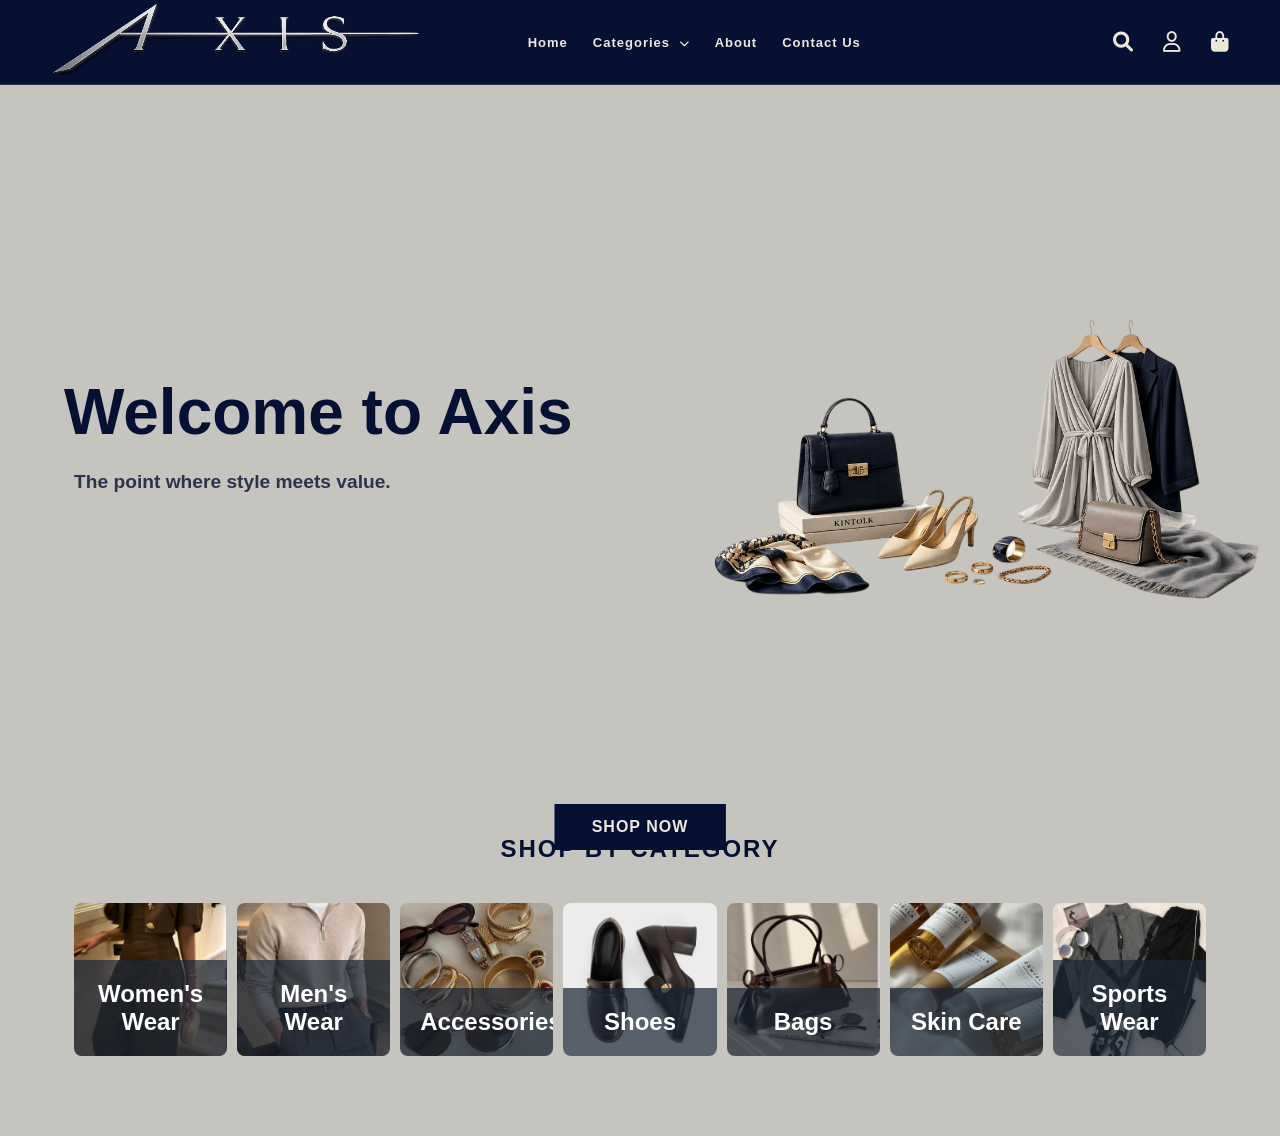
==== index.html @ 6a46a96d "nana" ====
<!DOCTYPE html>
<html>

<head>
    <meta charset="UTF-8">
    <meta name="viewport" content="width=device-width, initial-scale=1.0">
    <meta name="description" content="The point where style meets value.">
    <title>Axis</title>
    <link rel="stylesheet" href="https://cdnjs.cloudflare.com/ajax/libs/font-awesome/6.0.0/css/all.min.css">
    <link rel="stylesheet" href="style.css">
</head>

<body>
    <header>
        <nav>
            <div class="logo">
                <a href="index.html">
                    <img src="ChatGPT Image Apr 26, 2026, 09_50_21 PM.png" alt="Axis" width="50" height="50"
                        class="logo-photo">
                </a>
            </div>
            <ul>
                <li><a href="index.html">Home</a></li>
                <li class="dropdown">
                    <a href="javascript:void(0)" class="dropbtn">Categories <i class="fa-solid fa-chevron-down"></i></a>
                    <ul class="dropdown-content">
                        <li><a href="girls.html">Women's Wear</a></li>
                        <li><a href="men.html">Men's Wear</a></li>
                        <li><a href="sports.html">Sports Wear</a></li>
                        <li><a href="accessories.html">Accessories</a></li>
                        <li><a href="shoes.html">Shoes</a></li>
                        <li><a href="bags.html">Bags</a></li>
                        <li><a href="skin_care.html">Skin Care</a></li>
                    </ul>
                </li>
                <li><a href="about.html">About</a></li>
                <li><a href="contact.html">Contact Us</a></li>
            </ul>
            <div class="icons">
                <div class="search">
                    <a href="#">
                        <input type="text" placeholder="Search..." class="search-input">
                        <i class="fa-solid fa-magnifying-glass"></i>
                    </a>
                </div>
                <a href="sign_in.html">
                    <i class="fa-regular fa-user"></i>
                </a>
                <a href="cart.html">
                    <i class="fa-solid fa-bag-shopping"></i>
                </a>
            </div>
        </nav>
    </header>

    <section class="hero">
        <div class="hero-text">
            <h1> Welcome to Axis </h1>
            <h3>The point where style meets value.</h3>
        </div>
        <div class="right-side">
        <img src="home_photos/6016145452870339753-Photoroom.png" alt="products" class="home-image" height="400">
        <div class="hero-actions">
            <a href="girls.html" class="cta-btn">Shop Now</a>
        </div>
    </section>

    <section class="categories">
    <h2 class="section-title">Shop by Category</h2>
    <div class="category-grid">
        <a href="girls.html" class="category-card">
            <img src="home_photos/women.jpg" alt="Women's Wear">
            <div class="category-info">
                <span>Women's Wear</span>
            </div>
        </a>

        <a href="men.html" class="category-card">
            <img src="home_photos/men2.jpg" alt="Men's Wear">
            <div class="category-info">
                <span>Men's Wear</span>
            </div>
        </a>

        <a href="accessories.html" class="category-card">
            <img src="home_photos/accessories.jpg" alt="Accessories">
            <div class="category-info">
                <span>Accessories</span>
            </div>
        </a>
        <a href="shoes.html" class="category-card">
            <img src="home_photos/shoes.jpg" alt="Shoes">
            <div class="category-info">
                <span>Shoes</span>
            </div>
        </a>
        <a href="bags.html" class="category-card">
            <img src="home_photos/bags.jpg" alt="Bags">
            <div class="category-info">
                <span>Bags</span>
            </div>
        </a>
        <a href="skin_care.html" class="category-card">
            <img src="home_photos/skin_care.jpg" alt="Skin Care">
            <div class="category-info">
                <span>Skin Care</span>
            </div>
        </a>
    <a href="sports.html" class="category-card">
            <img src="home_photos/sports.jpg" alt="Sports Wear">
            <div class="category-info">
                <span>Sports Wear</span>
            </div>
        </a>
    </div>
</section>
</body>

</html>
---- style.css ----
* {
    margin: 0;
    padding: 0;
    box-sizing: border-box;
    font-family: Arial, sans-serif;

}

:root {
    --primary-navy: #061033;
    --light-beige: #ECE8DA;
    --secondary-gray: #666;
    --accent-blue: #2C344F;
    --nav-bg: var(--primary-navy);
    --nav-text: var(--light-beige);
    --nav-hover: var(--secondary-gray);
    --bg-main: #C6C4BE;
    --text-navy: #061033;
    --nav-border: #2C344F;
}

body {
    background-color: var(--bg-main) !important;
    color: var(--text-navy);
    min-height: 100vh;
    margin: 0;
}
.hero, .categories {
    background-color: transparent; 
}

.logo-photo {
    height: 80px;
    width: auto;
    display: block;
    margin: 0 auto;
    transition: transform 0.3s;
}

.logo-photo:hover {
    transform: scale(1.1);
}

.logo {
    display: flex;
    align-items: center;
    flex: 1;
    justify-content: flex-start;
}

nav {
    display: flex;
    justify-content: space-between;
    align-items: center;
    background-color: var(--nav-bg);
    color: var(--nav-text) !important;
    transition: 0.3s;
    border-bottom: 1px solid var(--accent-blue);
    position: sticky;
    top: 0;
    z-index: 1000;
    padding: 2px 4%;
    min-height: 60px;
}

nav ul {
    list-style: none;
    display: flex;
    flex: 2;
    gap: 25px;
    align-items: center;
    justify-content: center;
    padding: 0;
    margin: 0;
}

nav ul li a {
    text-decoration: none;
    color: var(--nav-text);
    font-size: 13px;
    transition: color 0.3s;
    font-weight: 600;
    letter-spacing: 1px;
    line-height: 1;
}

nav ul li a:hover {
    color: var(--nav-hover);
}

.dropdown {
    position: relative;
    display: inline-block;
}

.dropdown-content {
    display: none;
    position: absolute;
    top: 100%;
    left: 50%;
    transform: translateX(-50%);
    background-color: var(--bg-main);
    min-width: 180px;
    box-shadow: 0 8px 16px rgba(0, 0, 0, 0.15);
    z-index: 10000;
    padding: 10px 0;
    border-radius: 4px;
    border-top: 2px solid var(--accent-blue);
}

.dropdown-content li {
    width: 100%;
}

.dropdown:hover .dropdown-content {
    display: block;
    animation: fadeInUp 0.3s ease;
}

.dropdown-content li a {
    color: var(--primary-navy);
    padding: 10px 20px;
    text-decoration: none;
    display: block;
    font-size: 14px;
    transition: 0.3s;
    text-align: center;
}

.dropdown-content li a:hover {
    background-color: rgba(6, 16, 51, 0.05);
    color: var(--primary-navy);
}

.dropdown a i {
    display: inline-block;
    transition: transform 0.3s ease;
    margin-left: 5px;
    font-size: 10px;
}

.dropdown:hover i {
    transform: rotate(180deg);
    transition: 0.3s;
}

.icons {
    display: flex;
    align-items: center;
    justify-content: flex-end;
    flex: 1;
    position: relative;
    gap: 15px;
}

.icons a {
    text-decoration: none;
    color: var(--nav-text);
    font-size: 20px;
    margin-left: 15px;
    transition: 0.3s;
}

.icons a:hover {
    color: #666;
}

.search {
    position: relative;
    display: flex;
    align-items: center;
}

.search-input {
    position: absolute;
    right: 30px;
    top: 50%;
    transform: translateY(-50%);
    opacity: 0;
    visibility: hidden;
    width: 0;
    transition: all 0.4s ease;
    padding: 5px 10px;
    border: 1px solid #000;
    border-radius: 20px;
}

.search:hover .search-input {
    opacity: 1;
    visibility: visible;
    width: 180px;
}

.icons input:focus {
    display: block;
    outline: none;
    border-color: #000;
}

.hero {
    display: flex;
    align-items: center;  /* يوسطنهم عمودياً */
    justify-content: space-between; /* يرمي الكلام شمال والصورة يمين */
    padding: 0 5%;     /* مسافة من جوانب الشاشة */
    min-height: 80vh; 
    overflow: hidden;
    padding-top: 20px;
}

.home-image {
    width: 120%; 
    height: auto; 
    margin: 0 auto;
    object-fit: contain;
    display: block;
    max-width: 900px;
    flex: 2;
}

.hero-text {
    color: var(--text-navy);
    display: flex;
    flex-direction: column; 
    flex : 1; 
    text-align: left;
}

.hero-text h1 {
    font-weight: 700;
    line-height: 1.1;
    font-size: 4rem;
    white-space: nowrap;
    margin-bottom: 10px;
}

.hero-text h3 {
    font-size: 1.2rem;
    line-height: 1.6;
    margin: 10px;
    margin-bottom: 35px;
    opacity: 0.8;
}
.right-side {
    flex: 1;
    display: flex;
    flex-direction: column; /* يخلي الزرار تحت الصورة */
    align-items: center; /* يوسطن الزرار تحت الصورة بالظبط */
    gap: 20px; /* مسافة بين الصورة والزرار */
}
.cta-btn{
    background-color: var(--primary-navy);
    color: var(--light-beige);
    text-decoration: none;
    font-size: 1rem;
    font-weight: 600;
    text-transform: uppercase;
    letter-spacing: 1px;
    transition: all 0.3s ease;
    border: 2px solid var(--primary-navy);
    align-items: center;
    padding: 12px 35px;
    display: inline-block;
    cursor: pointer;
    z-index: 11;

}


.hero-actions {
    display: flex;
    justify-content: center;
    align-items: center;     
    height: auto;
    width: auto;
    padding: 0;
    justify-content: flex-start; /* يخلي الزرار يبدأ من الشمال */
    margin-top: 25px;
    position: relative; /* ضيفي ده */
    z-index: 10;
    position: absolute;
    bottom: 50px;
    left: 50%;
    transform: translateX(-50%);
}

.cta-btn:hover {
    background-color: transparent !important;
    color: var(--primary-navy) !important;
    transform: translateY(-5px);
    transition: all 0.3s ease;
}
.categories {
    padding: 80px 5%;
    text-align: center;
    padding-top: 30px;
}

.section-title {
    font-size: 1.5rem;
    color: var(--primary-navy);
    margin-bottom: 40px;
    text-transform: uppercase;
    letter-spacing: 2px;
}

.category-grid {
    grid-template-columns: repeat(auto-fit, minmax(300px, 1fr)); 
    display: flex;
    flex-wrap: nowrap;
    justify-content: center;
    gap: 10px;
    padding: 0 10px;
    overflow-x: hidden;
}

.category-card {
    position: relative;
    overflow: hidden;
    display: block;
    border-radius: 8px; 
    flex: 1 1 14%; 
    min-width: 130px; 
    height: auto;
    aspect-ratio: 1 / 1; 
    overflow: hidden;
    position: relative;
    border-radius: 8px;
}

.category-card img {
    width: 100%;
    height: 100%;
    object-fit: cover; 
    transition: transform 0.5s ease;
}

.category-info {
    position: absolute;
    bottom: 0;
    left: 0;
    width: 100%;
    padding: 20px;
    background: rgba(26, 37, 54, 0.7); 
    color: white;
}

.category-info span {
    font-size: 1.5rem;
    font-weight: 600;
}
.category-card:hover img {
    transform: scale(1.1);
}
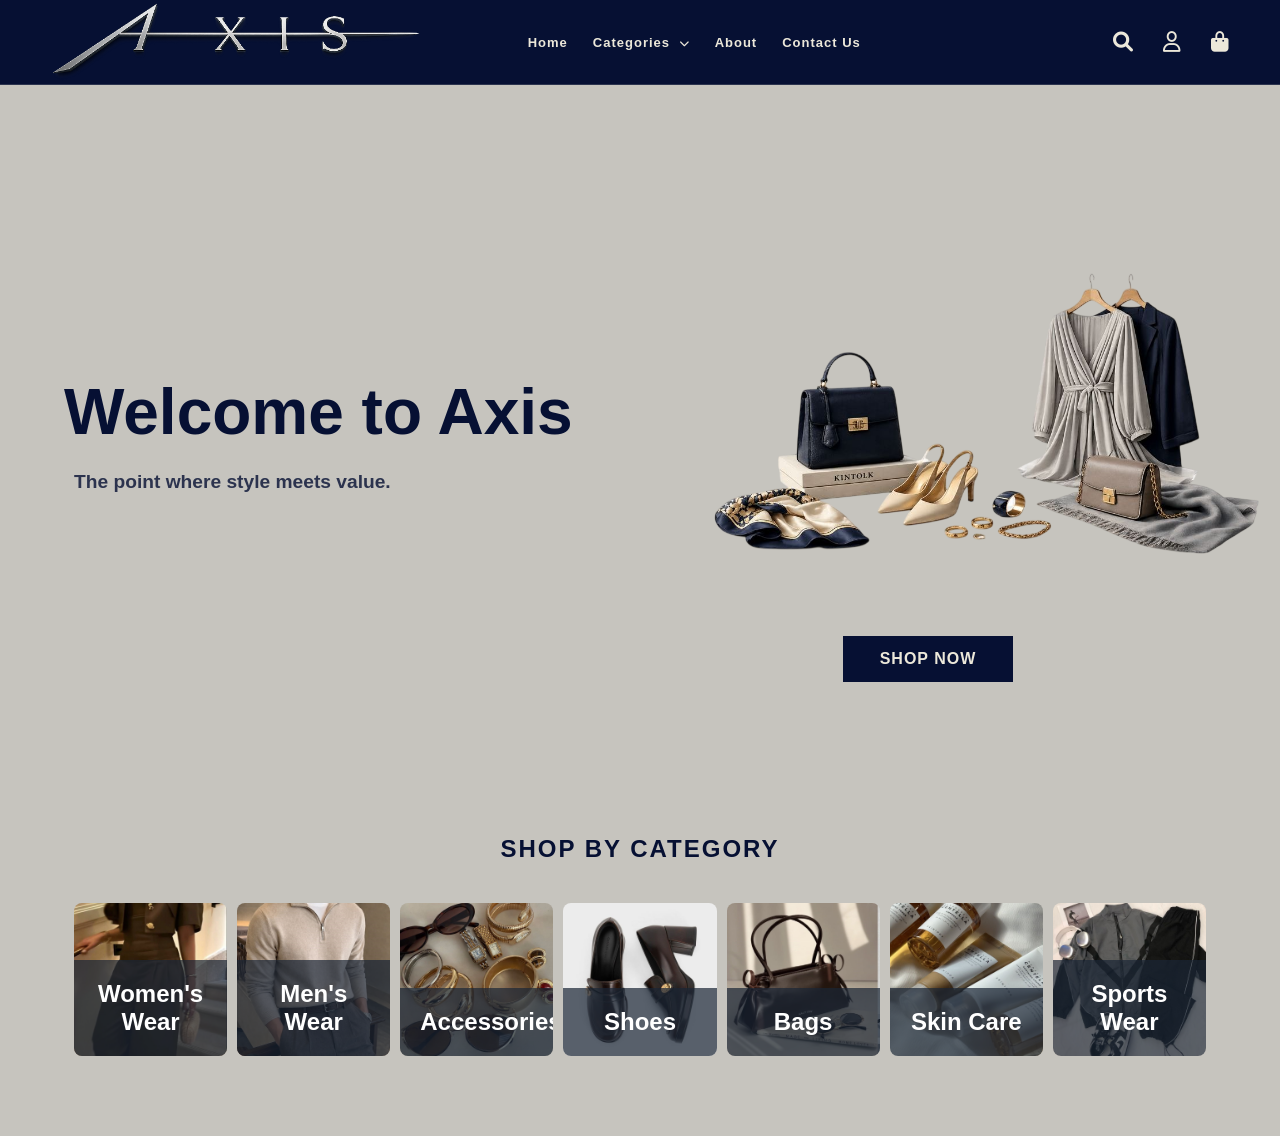
==== commit 73f2e086: "marge" ====
--- a/index.html
+++ b/index.html
@@ -58,11 +58,14 @@
             <h1> Welcome to Axis </h1>
             <h3>The point where style meets value.</h3>
         </div>
-        <div class="right-side">
-        <img src="home_photos/6016145452870339753-Photoroom.png" alt="products" class="home-image" height="400">
-        <div class="hero-actions">
-            <a href="girls.html" class="cta-btn">Shop Now</a>
-        </div>
+        
+        <div class="right-side" style="display: flex; flex-direction: column; align-items: center;">
+    <img src="home_photos/6016145452870339753-Photoroom.png" alt="products" class="home-image" height="400">
+    
+    <div class="hero-actions">
+        <a href="girls.html" class="cta-btn">Shop Now</a>
+    </div>
+</div>
     </section>
 
     <section class="categories">
--- a/style.css
+++ b/style.css
@@ -243,7 +243,7 @@
 .right-side {
     flex: 1;
     display: flex;
-    flex-direction: column; /* يخلي الزرار تحت الصورة */
+    flex-direction: column !important; /* يخلي الزرار تحت الصورة */
     align-items: center; /* يوسطن الزرار تحت الصورة بالظبط */
     gap: 20px; /* مسافة بين الصورة والزرار */
 }
@@ -264,23 +264,14 @@
     z-index: 11;
 
 }
-
-
 .hero-actions {
     display: flex;
-    justify-content: center;
-    align-items: center;     
     height: auto;
     width: auto;
     padding: 0;
-    justify-content: flex-start; /* يخلي الزرار يبدأ من الشمال */
     margin-top: 25px;
-    position: relative; /* ضيفي ده */
+    ;
     z-index: 10;
-    position: absolute;
-    bottom: 50px;
-    left: 50%;
-    transform: translateX(-50%);
 }
 
 .cta-btn:hover {
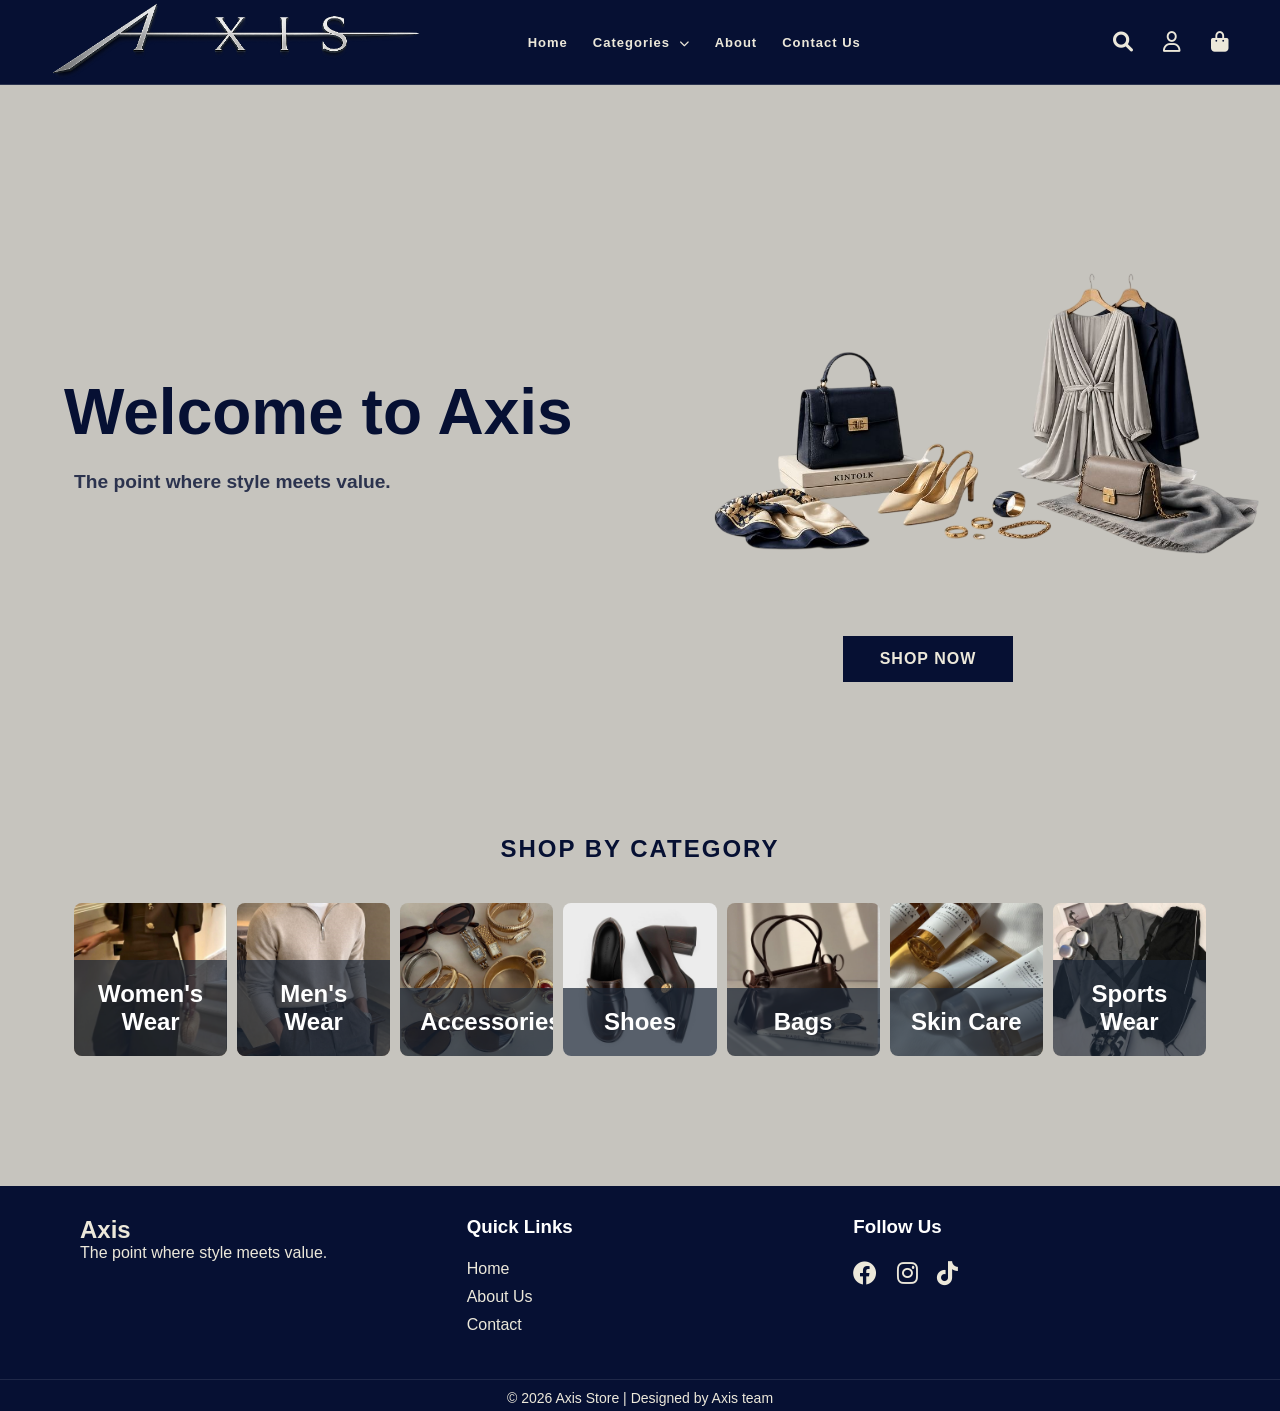
==== commit 4bac967b: "final" ====
--- a/index.html
+++ b/index.html
@@ -118,5 +118,35 @@
     </div>
 </section>
 </body>
+   <footer class="main-footer">
+    <div class="footer-container">
+        <div class="footer-section about">
+            <h2 class="logo-text">Axis</h2>
+            <p>The point where style meets value.</p>
+        </div>
 
+        <div class="footer-section links">
+            <h3>Quick Links</h3>
+            <ul>
+                <li><a href="index.html">Home</a></li>
+                <li><a href="about.html">About Us</a></li>
+                <li><a href="contact.html">Contact</a></li>
+            </ul>
+        </div>
+
+        <div class="footer-section social">
+            <h3>Follow Us</h3>
+            <div class="social-icons">
+                <a href="#"><i class="fab fa-facebook"></i></a>
+                <a href="#"><i class="fab fa-instagram"></i></a>
+                <a href="#"><i class="fab fa-tiktok"></i></a>
+            </div>
+        </div>
+    </div>
+    
+    <div class="footer-bottom">
+        <p>&copy; 2026 Axis Store | Designed by Axis team</p>
+    </div>
+</footer>
+</footer>
 </html>
--- a/style.css
+++ b/style.css
@@ -199,9 +199,9 @@
 
 .hero {
     display: flex;
-    align-items: center;  /* يوسطنهم عمودياً */
-    justify-content: space-between; /* يرمي الكلام شمال والصورة يمين */
-    padding: 0 5%;     /* مسافة من جوانب الشاشة */
+    align-items: center;  
+    justify-content: space-between; 
+    padding: 0 5%;    
     min-height: 80vh; 
     overflow: hidden;
     padding-top: 20px;
@@ -243,9 +243,9 @@
 .right-side {
     flex: 1;
     display: flex;
-    flex-direction: column !important; /* يخلي الزرار تحت الصورة */
-    align-items: center; /* يوسطن الزرار تحت الصورة بالظبط */
-    gap: 20px; /* مسافة بين الصورة والزرار */
+    flex-direction: column !important;
+    align-items: center; 
+    gap: 20px; 
 }
 .cta-btn{
     background-color: var(--primary-navy);
@@ -342,3 +342,105 @@
 .category-card:hover img {
     transform: scale(1.1);
 }
+
+
+
+
+
+@keyframes slideIn {
+  0% {
+    transform: translateX(-100px); 
+    opacity: 0; 
+  }
+  100% {
+    transform: translateX(0); 
+    opacity: 1; 
+  }
+}
+
+
+.hero-text {
+  animation: slideIn 1s ease-out;
+}
+
+
+@keyframes float {
+  0%, 100% { transform: translateY(0); }
+  50% { transform: translateY(-30px); } 
+}
+
+.right-side {
+  animation: float 3s ease-in-out infinite; 
+}
+
+.main-footer {
+    background-color: var(--primary-navy); 
+    color: var(--light-beige);
+    padding: 10px 0 5px;
+    margin-top: 50px;
+}
+
+.footer-container {
+    display: flex;
+    justify-content: space-around;
+    flex-wrap: wrap;
+    max-width: 1200px;
+    margin: 0 auto;
+    padding: 0 20px;
+}
+
+.footer-section {
+    flex: 1;
+    margin: 20px;
+    min-width: 200px;
+}
+
+.footer-section h3 {
+    margin-bottom: 20px;
+    color: #fff;
+    border-bottom: 2px solid var(--primary-navy);
+    display: inline-block;
+}
+
+.footer-section ul {
+    list-style: none;
+    padding: 0;
+}
+
+.footer-section ul li {
+    margin-bottom: 10px;
+}
+
+.footer-section a {
+    color: var(--light-beige);
+    text-decoration: none;
+    transition: 0.3s;
+}
+
+.footer-section a:hover {
+    color: #fff;
+    padding-left: 5px;
+}
+
+.social-icons a {
+    font-size: 24px;
+    margin-right: 15px;
+}
+
+.footer-bottom {
+    text-align: center;
+    margin-top: 15px;
+    padding-top: 10px;
+    border-top: 1px solid rgba(255,255,255,0.1);
+    font-size: 14px;
+}
+
+
+
+
+
+
+
+
+
+
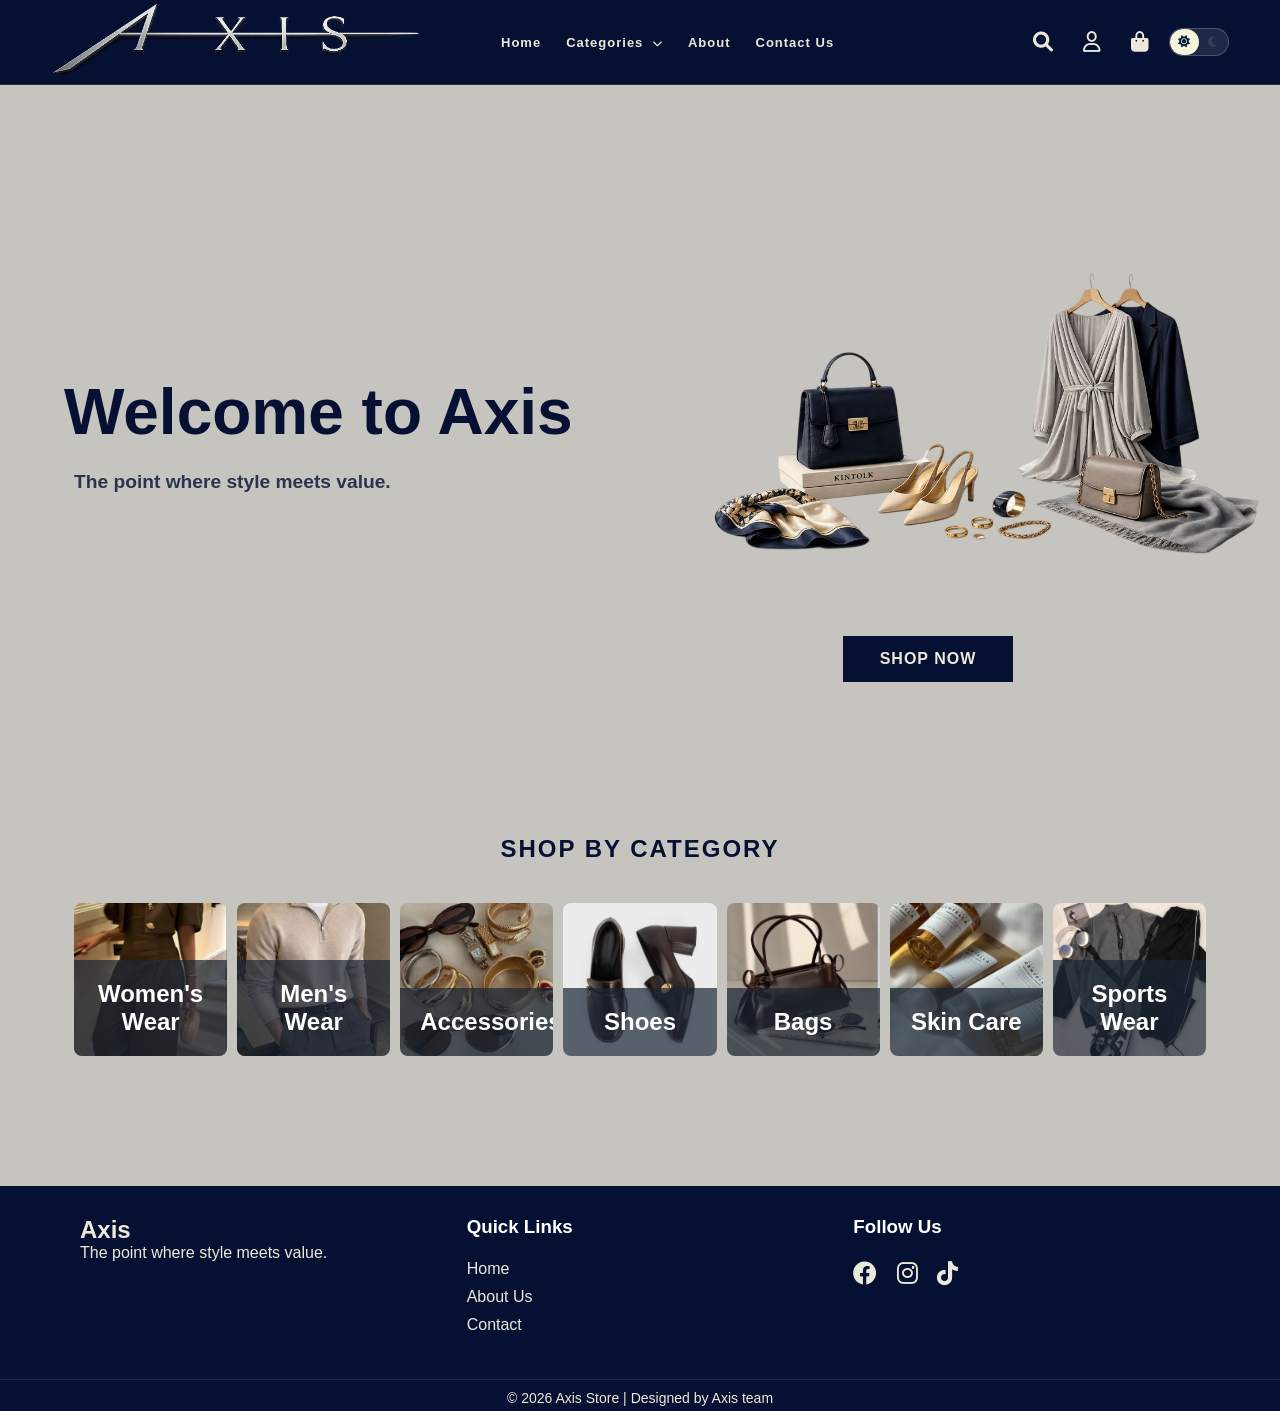
==== commit cd349a7f: "theme" ====
--- a/index.html
+++ b/index.html
@@ -50,6 +50,17 @@
                     <i class="fa-solid fa-bag-shopping"></i>
                 </a>
             </div>
+            <div class="theme-switch-wrapper">
+    <div class="theme-switch" id="theme-btn">
+        <div class="switch-option light active">
+            <i class="fas fa-sun"></i>
+        </div>
+        <div class="switch-option dark">
+            <i class="fas fa-moon"></i>
+        </div>
+        <div class="switch-selector"></div>
+    </div>
+</div>
         </nav>
     </header>
 
@@ -117,6 +128,32 @@
         </a>
     </div>
 </section>
+<script>
+    const themeBtn = document.getElementById('theme-btn');
+    const body = document.body;
+    const lightOption = document.querySelector('.switch-option.light');
+    const darkOption = document.querySelector('.switch-option.dark');
+
+    themeBtn.addEventListener('click', () => {
+        body.classList.toggle('dark');
+        lightOption.classList.toggle('active');
+        darkOption.classList.toggle('active');
+        if (body.classList.contains('dark')) {
+            localStorage.setItem('axisTheme', 'dark');
+        } else {
+            localStorage.setItem('axisTheme', 'light');
+        }
+    });
+
+    window.addEventListener('load', () => {
+        const savedTheme = localStorage.getItem('axisTheme');
+        if (savedTheme === 'dark') {
+            body.classList.add('dark');
+            lightOption.classList.remove('active');
+            darkOption.classList.add('active');
+        }
+    });
+</script>
 </body>
    <footer class="main-footer">
     <div class="footer-container">
--- a/style.css
+++ b/style.css
@@ -25,8 +25,10 @@
     min-height: 100vh;
     margin: 0;
 }
-.hero, .categories {
-    background-color: transparent; 
+
+.hero,
+.categories {
+    background-color: transparent;
 }
 
 .logo-photo {
@@ -199,17 +201,17 @@
 
 .hero {
     display: flex;
-    align-items: center;  
-    justify-content: space-between; 
-    padding: 0 5%;    
-    min-height: 80vh; 
+    align-items: center;
+    justify-content: space-between;
+    padding: 0 5%;
+    min-height: 80vh;
     overflow: hidden;
     padding-top: 20px;
 }
 
 .home-image {
-    width: 120%; 
-    height: auto; 
+    width: 120%;
+    height: auto;
     margin: 0 auto;
     object-fit: contain;
     display: block;
@@ -220,8 +222,8 @@
 .hero-text {
     color: var(--text-navy);
     display: flex;
-    flex-direction: column; 
-    flex : 1; 
+    flex-direction: column;
+    flex: 1;
     text-align: left;
 }
 
@@ -240,14 +242,16 @@
     margin-bottom: 35px;
     opacity: 0.8;
 }
+
 .right-side {
     flex: 1;
     display: flex;
     flex-direction: column !important;
-    align-items: center; 
-    gap: 20px; 
-}
-.cta-btn{
+    align-items: center;
+    gap: 20px;
+}
+
+.cta-btn {
     background-color: var(--primary-navy);
     color: var(--light-beige);
     text-decoration: none;
@@ -264,6 +268,7 @@
     z-index: 11;
 
 }
+
 .hero-actions {
     display: flex;
     height: auto;
@@ -280,6 +285,7 @@
     transform: translateY(-5px);
     transition: all 0.3s ease;
 }
+
 .categories {
     padding: 80px 5%;
     text-align: center;
@@ -295,7 +301,7 @@
 }
 
 .category-grid {
-    grid-template-columns: repeat(auto-fit, minmax(300px, 1fr)); 
+    grid-template-columns: repeat(auto-fit, minmax(300px, 1fr));
     display: flex;
     flex-wrap: nowrap;
     justify-content: center;
@@ -308,11 +314,11 @@
     position: relative;
     overflow: hidden;
     display: block;
-    border-radius: 8px; 
-    flex: 1 1 14%; 
-    min-width: 130px; 
+    border-radius: 8px;
+    flex: 1 1 14%;
+    min-width: 130px;
     height: auto;
-    aspect-ratio: 1 / 1; 
+    aspect-ratio: 1 / 1;
     overflow: hidden;
     position: relative;
     border-radius: 8px;
@@ -321,7 +327,7 @@
 .category-card img {
     width: 100%;
     height: 100%;
-    object-fit: cover; 
+    object-fit: cover;
     transition: transform 0.5s ease;
 }
 
@@ -331,7 +337,7 @@
     left: 0;
     width: 100%;
     padding: 20px;
-    background: rgba(26, 37, 54, 0.7); 
+    background: rgba(26, 37, 54, 0.7);
     color: white;
 }
 
@@ -339,6 +345,7 @@
     font-size: 1.5rem;
     font-weight: 600;
 }
+
 .category-card:hover img {
     transform: scale(1.1);
 }
@@ -348,33 +355,41 @@
 
 
 @keyframes slideIn {
-  0% {
-    transform: translateX(-100px); 
-    opacity: 0; 
-  }
-  100% {
-    transform: translateX(0); 
-    opacity: 1; 
-  }
+    0% {
+        transform: translateX(-100px);
+        opacity: 0;
+    }
+
+    100% {
+        transform: translateX(0);
+        opacity: 1;
+    }
 }
 
 
 .hero-text {
-  animation: slideIn 1s ease-out;
+    animation: slideIn 1s ease-out;
 }
 
 
 @keyframes float {
-  0%, 100% { transform: translateY(0); }
-  50% { transform: translateY(-30px); } 
+
+    0%,
+    100% {
+        transform: translateY(0);
+    }
+
+    50% {
+        transform: translateY(-30px);
+    }
 }
 
 .right-side {
-  animation: float 3s ease-in-out infinite; 
+    animation: float 3s ease-in-out infinite;
 }
 
 .main-footer {
-    background-color: var(--primary-navy); 
+    background-color: var(--primary-navy);
     color: var(--light-beige);
     padding: 10px 0 5px;
     margin-top: 50px;
@@ -431,16 +446,74 @@
     text-align: center;
     margin-top: 15px;
     padding-top: 10px;
-    border-top: 1px solid rgba(255,255,255,0.1);
+    border-top: 1px solid rgba(255, 255, 255, 0.1);
     font-size: 14px;
 }
 
-
-
-
-
-
-
-
-
-
+.theme-switch-wrapper {
+    display: flex;
+    align-items: center;
+    justify-content: center;
+    margin-left: 20px;
+}
+
+
+.theme-switch {
+    width: 60px; 
+    height: 28px; 
+    background-color: rgba(255,255,255,0.1); 
+    border-radius: 14px; 
+    position: relative;
+    display: flex;
+    align-items: center;
+    cursor: pointer;
+    overflow: hidden; 
+    border: 1px solid rgba(255,255,255,0.2); 
+}
+
+.switch-option {
+    width: 50%;
+    height: 100%;
+    display: flex;
+    align-items: center;
+    justify-content: center;
+    position: relative;
+    z-index: 2;
+    font-size: 0.75rem; 
+    transition: color 0.3s ease;
+    color: rgba(255,255,255,0.1);
+}
+.switch-option.active {
+    color: #fff;
+}
+.switch-option.light {
+    position: absolute;
+    left: 0;
+}
+.switch-option.dark {
+    position: absolute;
+    right: 0;
+}
+.switch-selector {
+    width: 50%;
+    height: 100%;
+    background-color: #f5f5dc;
+    position: absolute;
+    top: 0;
+    left: 0;
+    border-radius: 14px;
+    z-index: 1;
+    transition: transform 0.3s ease-in-out; 
+}
+
+
+body.dark .switch-selector {
+    transform: translateX(100%);
+}
+
+body.dark .switch-option.dark.active {
+    color: #001f3f; 
+}
+.switch-option.light.active {
+    color: #001f3f; 
+}
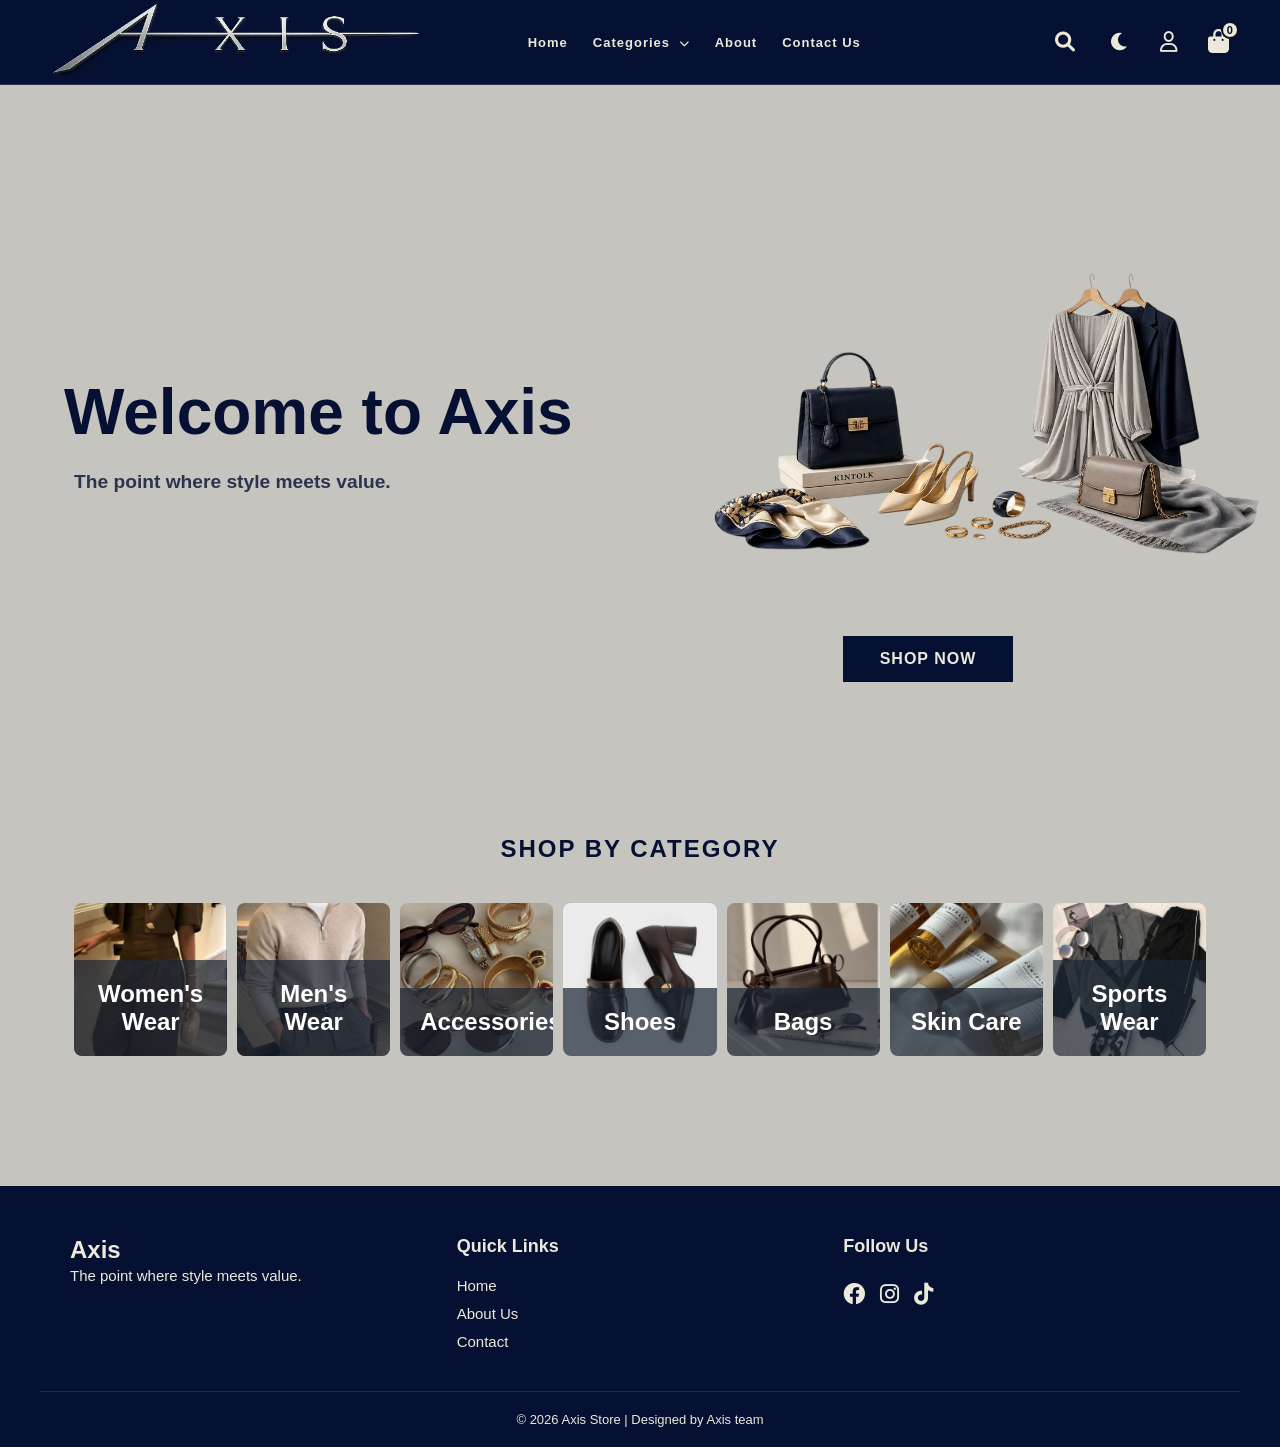
==== commit 08d4aff3: "n" ====
--- a/index.html
+++ b/index.html
@@ -43,24 +43,20 @@
                         <i class="fa-solid fa-magnifying-glass"></i>
                     </a>
                 </div>
+                  <div class="theme-toggle" id="themetoggle">
+                    <i class="fa-solid fa-moon" id="themeicon"></i>
+                </div>
                 <a href="sign_in.html">
                     <i class="fa-regular fa-user"></i>
                 </a>
                 <a href="cart.html">
+                    <div class="cart">
                     <i class="fa-solid fa-bag-shopping"></i>
+                    <span id="cart-count">0</span>
+                    </div>
                 </a>
             </div>
-            <div class="theme-switch-wrapper">
-    <div class="theme-switch" id="theme-btn">
-        <div class="switch-option light active">
-            <i class="fas fa-sun"></i>
-        </div>
-        <div class="switch-option dark">
-            <i class="fas fa-moon"></i>
-        </div>
-        <div class="switch-selector"></div>
-    </div>
-</div>
+            
         </nav>
     </header>
 
@@ -128,32 +124,10 @@
         </a>
     </div>
 </section>
-<script>
-    const themeBtn = document.getElementById('theme-btn');
-    const body = document.body;
-    const lightOption = document.querySelector('.switch-option.light');
-    const darkOption = document.querySelector('.switch-option.dark');
 
-    themeBtn.addEventListener('click', () => {
-        body.classList.toggle('dark');
-        lightOption.classList.toggle('active');
-        darkOption.classList.toggle('active');
-        if (body.classList.contains('dark')) {
-            localStorage.setItem('axisTheme', 'dark');
-        } else {
-            localStorage.setItem('axisTheme', 'light');
-        }
-    });
-
-    window.addEventListener('load', () => {
-        const savedTheme = localStorage.getItem('axisTheme');
-        if (savedTheme === 'dark') {
-            body.classList.add('dark');
-            lightOption.classList.remove('active');
-            darkOption.classList.add('active');
-        }
-    });
-</script>
+<script src="home.js"></script>
+</body>
+</html>
 </body>
    <footer class="main-footer">
     <div class="footer-container">
--- a/style.css
+++ b/style.css
@@ -17,6 +17,10 @@
     --bg-main: #C6C4BE;
     --text-navy: #061033;
     --nav-border: #2C344F;
+    --footer-bg: #061033;
+    --footer-text: #ECE8DA;
+    --btn-bg: #061033;
+    --btn-text: #ECE8DA;
 }
 
 body {
@@ -172,31 +176,102 @@
     display: flex;
     align-items: center;
 }
-
 .search-input {
     position: absolute;
-    right: 30px;
+    right: 30px;  
     top: 50%;
-    transform: translateY(-50%);
+    transform: translateY(-50%); 
     opacity: 0;
     visibility: hidden;
     width: 0;
     transition: all 0.4s ease;
     padding: 5px 10px;
     border: 1px solid #000;
-    border-radius: 20px;
-}
-
+    border-radius: 20px; 
+}
 .search:hover .search-input {
     opacity: 1;
     visibility: visible;
-    width: 180px;
+    width: 180px; 
 }
 
 .icons input:focus {
     display: block;
     outline: none;
     border-color: #000;
+}
+.theme-toggle {
+    display: flex;
+    align-items: center;
+    cursor: pointer;
+    gap: 15px;
+    position: relative;
+    margin-left: 20px;
+}
+
+.theme-toggle i {
+    color: var(--nav-text);
+    font-size: 20px;
+    transition: all 0.3s ease;
+    transition: transform 0.5s cubic-bezier(0.175, 0.885, 0.32, 1.275), color 0.3s ease;
+
+}
+
+.theme-toggle i:hover {
+    color: #666;
+    transform: scale(1.2) rotate(15deg);
+}
+
+body.dark-mode {
+    --nav-bg: #C6C4BE;
+    --nav-text: #061033;
+    --bg-main: #061033;
+    --text-navy: #ECE8DA;
+    --card-bg: #1b2440;
+    --card-border: #3b4a6b;
+    --card-text: #ECE8DA;
+    --btn-bg: #ECE8DA;
+    --btn-text: #061033;
+    --price-new: #ffffff;
+    --footer-bg: #C6C4BE;
+    --footer-text: #061033;
+    --cart-btn-bg: #061033;
+    --cart-btn-icon: #ECE8DA;
+}
+
+body.dark-mode .dropdown-content a {
+    color: #ECE8DA;
+}
+
+body.dark-mode .theme-toggle i {
+    transform: rotate(360deg) scale(1.2);
+}
+.cart{
+    position: relative; 
+    display: inline-block;
+    cursor: pointer;
+}
+
+.cart i {
+    font-size: 24px;
+    color: #ECE8DA; 
+}
+
+#cart-count {
+    position: absolute;
+    top: -8px;      
+    right: -10px;    
+    background-color: #ECE8DA;
+    color: #061033;
+    font-size: 11px;
+    font-weight: bold;
+    width: 18px;
+    height: 18px;
+    border-radius: 50%;
+    display: flex;
+    align-items: center;
+    justify-content: center;
+    border: 2px solid #0d1223; 
 }
 
 .hero {
@@ -252,21 +327,19 @@
 }
 
 .cta-btn {
-    background-color: var(--primary-navy);
-    color: var(--light-beige);
+    z-index: 11;
+  background-color: var(--btn-bg);
+    color: var(--btn-text);
+    border: 2px solid var(--btn-bg);
     text-decoration: none;
     font-size: 1rem;
     font-weight: 600;
     text-transform: uppercase;
     letter-spacing: 1px;
     transition: all 0.3s ease;
-    border: 2px solid var(--primary-navy);
-    align-items: center;
     padding: 12px 35px;
     display: inline-block;
     cursor: pointer;
-    z-index: 11;
-
 }
 
 .hero-actions {
@@ -281,10 +354,13 @@
 
 .cta-btn:hover {
     background-color: transparent !important;
-    color: var(--primary-navy) !important;
     transform: translateY(-5px);
     transition: all 0.3s ease;
-}
+    color: var(--btn-bg);
+    border-color: var(--btn-bg);
+    transform: translateY(-5px);
+}
+
 
 .categories {
     padding: 80px 5%;
@@ -294,7 +370,7 @@
 
 .section-title {
     font-size: 1.5rem;
-    color: var(--primary-navy);
+    color: var(--text-navy);
     margin-bottom: 40px;
     text-transform: uppercase;
     letter-spacing: 2px;
@@ -389,15 +465,16 @@
 }
 
 .main-footer {
-    background-color: var(--primary-navy);
-    color: var(--light-beige);
-    padding: 10px 0 5px;
+    background-color: var(--footer-bg);
+    color: var(--footer-text);
+    padding: 40px 0 20px;
     margin-top: 50px;
 }
 
 .footer-container {
     display: flex;
     justify-content: space-around;
+    align-items: flex-start;
     flex-wrap: wrap;
     max-width: 1200px;
     margin: 0 auto;
@@ -406,20 +483,34 @@
 
 .footer-section {
     flex: 1;
-    margin: 20px;
+    margin: 10px;
     min-width: 200px;
+    display: flex;
+    flex-direction: column;
+    align-items: flex-start;
+    text-align: left;
 }
 
 .footer-section h3 {
+    color: var(--footer-text) !important;
+    font-size: 18px;
     margin-bottom: 20px;
-    color: #fff;
-    border-bottom: 2px solid var(--primary-navy);
-    display: inline-block;
+    font-weight: bold;
+}
+
+.footer-section p {
+    color: var(--footer-text);
+    font-size: 15px;
+    line-height: 1.6;
 }
 
 .footer-section ul {
     list-style: none;
     padding: 0;
+    margin: 0;
+    display: flex;
+    flex-direction: column;
+    align-items: flex-start;
 }
 
 .footer-section ul li {
@@ -427,27 +518,36 @@
 }
 
 .footer-section a {
-    color: var(--light-beige);
+    color: var(--footer-text) !important;
     text-decoration: none;
+    font-size: 15px;
     transition: 0.3s;
 }
 
 .footer-section a:hover {
-    color: #fff;
+     color: #fff;
     padding-left: 5px;
 }
 
+.social-icons {
+    display: flex;
+    gap: 15px;
+    margin-top: 5px;
+}
+
 .social-icons a {
-    font-size: 24px;
-    margin-right: 15px;
+    color: var(--footer-text);
+    font-size: 22px;
 }
 
 .footer-bottom {
     text-align: center;
-    margin-top: 15px;
-    padding-top: 10px;
+    max-width: 1200px;
+    margin: 20px auto 0;
+    padding: 20px 20px 0;
     border-top: 1px solid rgba(255, 255, 255, 0.1);
-    font-size: 14px;
+    font-size: 13px;
+    color: var(--footer-text);
 }
 
 .theme-switch-wrapper {
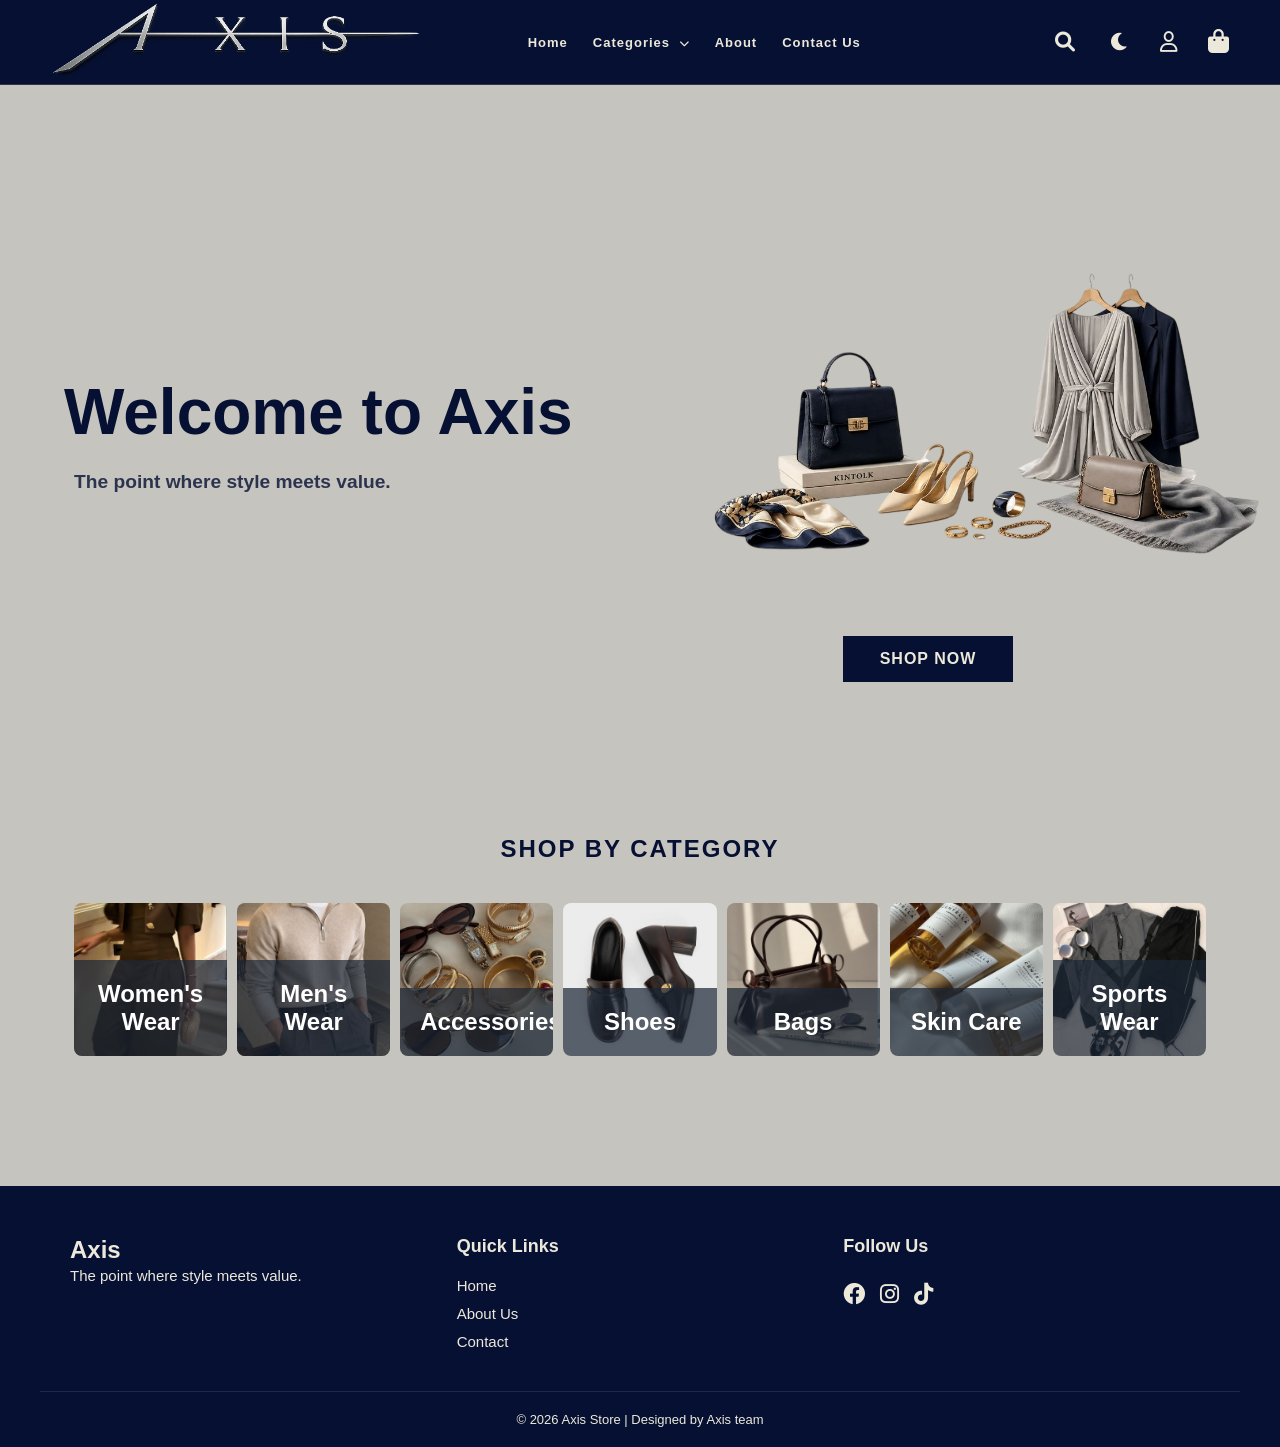
==== commit 1e08ed1f: "m" ====
--- a/index.html
+++ b/index.html
@@ -124,7 +124,7 @@
         </a>
     </div>
 </section>
-
+<script src="main.js"></script>
 <script src="home.js"></script>
 </body>
 </html>
--- a/style.css
+++ b/style.css
@@ -223,6 +223,7 @@
 }
 
 body.dark-mode {
+    --primary-navy: #061033;
     --nav-bg: #C6C4BE;
     --nav-text: #061033;
     --bg-main: #061033;
@@ -254,15 +255,15 @@
 
 .cart i {
     font-size: 24px;
-    color: #ECE8DA; 
+    color: var(--nav-text); 
 }
 
 #cart-count {
     position: absolute;
     top: -8px;      
     right: -10px;    
-    background-color: #ECE8DA;
-    color: #061033;
+    background-color: var(--light-beige);
+    color: var(--primary-navy);
     font-size: 11px;
     font-weight: bold;
     width: 18px;
@@ -272,6 +273,9 @@
     align-items: center;
     justify-content: center;
     border: 2px solid #0d1223; 
+}
+#cart-count:empty, #cart-count[data-count="0"] {
+    display: none;
 }
 
 .hero {
@@ -550,70 +554,3 @@
     color: var(--footer-text);
 }
 
-.theme-switch-wrapper {
-    display: flex;
-    align-items: center;
-    justify-content: center;
-    margin-left: 20px;
-}
-
-
-.theme-switch {
-    width: 60px; 
-    height: 28px; 
-    background-color: rgba(255,255,255,0.1); 
-    border-radius: 14px; 
-    position: relative;
-    display: flex;
-    align-items: center;
-    cursor: pointer;
-    overflow: hidden; 
-    border: 1px solid rgba(255,255,255,0.2); 
-}
-
-.switch-option {
-    width: 50%;
-    height: 100%;
-    display: flex;
-    align-items: center;
-    justify-content: center;
-    position: relative;
-    z-index: 2;
-    font-size: 0.75rem; 
-    transition: color 0.3s ease;
-    color: rgba(255,255,255,0.1);
-}
-.switch-option.active {
-    color: #fff;
-}
-.switch-option.light {
-    position: absolute;
-    left: 0;
-}
-.switch-option.dark {
-    position: absolute;
-    right: 0;
-}
-.switch-selector {
-    width: 50%;
-    height: 100%;
-    background-color: #f5f5dc;
-    position: absolute;
-    top: 0;
-    left: 0;
-    border-radius: 14px;
-    z-index: 1;
-    transition: transform 0.3s ease-in-out; 
-}
-
-
-body.dark .switch-selector {
-    transform: translateX(100%);
-}
-
-body.dark .switch-option.dark.active {
-    color: #001f3f; 
-}
-.switch-option.light.active {
-    color: #001f3f; 
-}
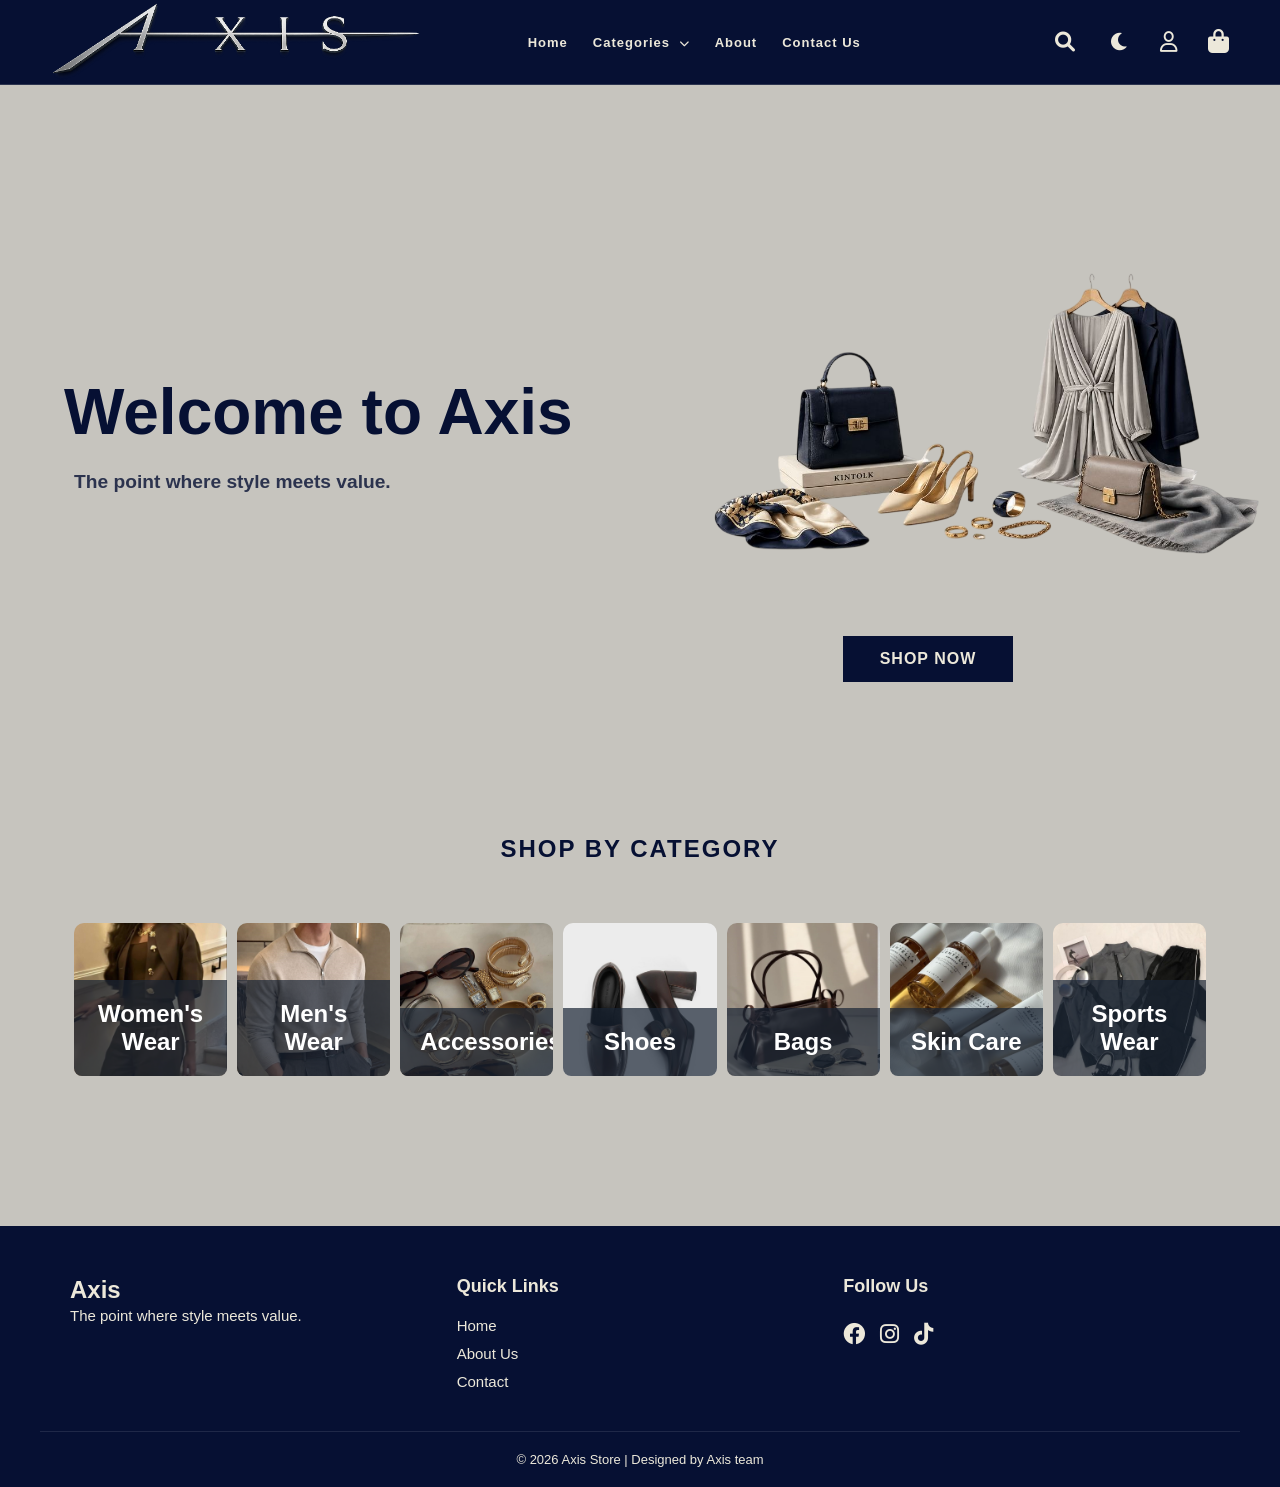
==== commit 03e27bdb: "edit home search" ====
--- a/index.html
+++ b/index.html
@@ -39,9 +39,10 @@
             <div class="icons">
                 <div class="search">
                     <a href="#">
-                        <input type="text" placeholder="Search..." class="search-input">
-                        <i class="fa-solid fa-magnifying-glass"></i>
+                        <input type="text" placeholder="Search..." class="search-input"id="searchInput" >
+                        <i class="fa-solid fa-magnifying-glass" ></i>
                     </a>
+                    <div class="search-results category-grid hide" id="searchResultsContainer"></div>
                 </div>
                   <div class="theme-toggle" id="themetoggle">
                     <i class="fa-solid fa-moon" id="themeicon"></i>
@@ -49,6 +50,7 @@
                 <a href="sign_in.html">
                     <i class="fa-regular fa-user"></i>
                 </a>
+                <button id="logout-btn"  onclick="logout()">Logout</button>
                 <a href="cart.html">
                     <div class="cart">
                     <i class="fa-solid fa-bag-shopping"></i>
@@ -75,7 +77,7 @@
 </div>
     </section>
 
-    <section class="categories">
+    <section class="categories" id="categories-section">
     <h2 class="section-title">Shop by Category</h2>
     <div class="category-grid">
         <a href="girls.html" class="category-card">
@@ -124,11 +126,13 @@
         </a>
     </div>
 </section>
+<div class="noResult">
+    
+</div>
 <script src="main.js"></script>
 <script src="home.js"></script>
 </body>
 </html>
-</body>
    <footer class="main-footer">
     <div class="footer-container">
         <div class="footer-section about">
@@ -159,5 +163,4 @@
         <p>&copy; 2026 Axis Store | Designed by Axis team</p>
     </div>
 </footer>
-</footer>
 </html>
--- a/style.css
+++ b/style.css
@@ -274,9 +274,7 @@
     justify-content: center;
     border: 2px solid #0d1223; 
 }
-#cart-count:empty, #cart-count[data-count="0"] {
-    display: none;
-}
+
 
 .hero {
     display: flex;
@@ -553,4 +551,54 @@
     font-size: 13px;
     color: var(--footer-text);
 }
-
+#logout-btn{
+    background-color: var(--btn-bg);
+    color:var(--bg-main);
+    border: none;
+    padding: 8px 15px;
+    cursor: pointer;
+    font-weight: bold;
+    transition: 0.3s;
+
+}
+#logout-btn:hover{
+    color: #666;
+}
+.dark-mode #logout-btn{
+    background-color: var(--nav-bg) ;
+    color: var(--cart-btn-bg) ;
+
+}
+.dark-mode #logout-btn:hover{
+    transition: 0.3s;
+    color: #666;
+}
+.noResult{
+    display: none;
+}
+.search-results {
+    margin-top: 10px; 
+    margin-bottom: 20px; 
+    padding: 20px;
+}
+
+
+.hide {
+    display: none !important;
+}
+.category-card:not(.hide) {
+    max-width: 400px; 
+    margin: 20px auto; 
+    transition: transform 0.3s ease;
+}
+.category-card:not(.hide):hover {
+    transform: scale(1.05); 
+}
+
+
+.category-card img {
+    width: 100%;
+    height: auto;
+    object-fit: cover;
+    border-radius: 10px;
+}
